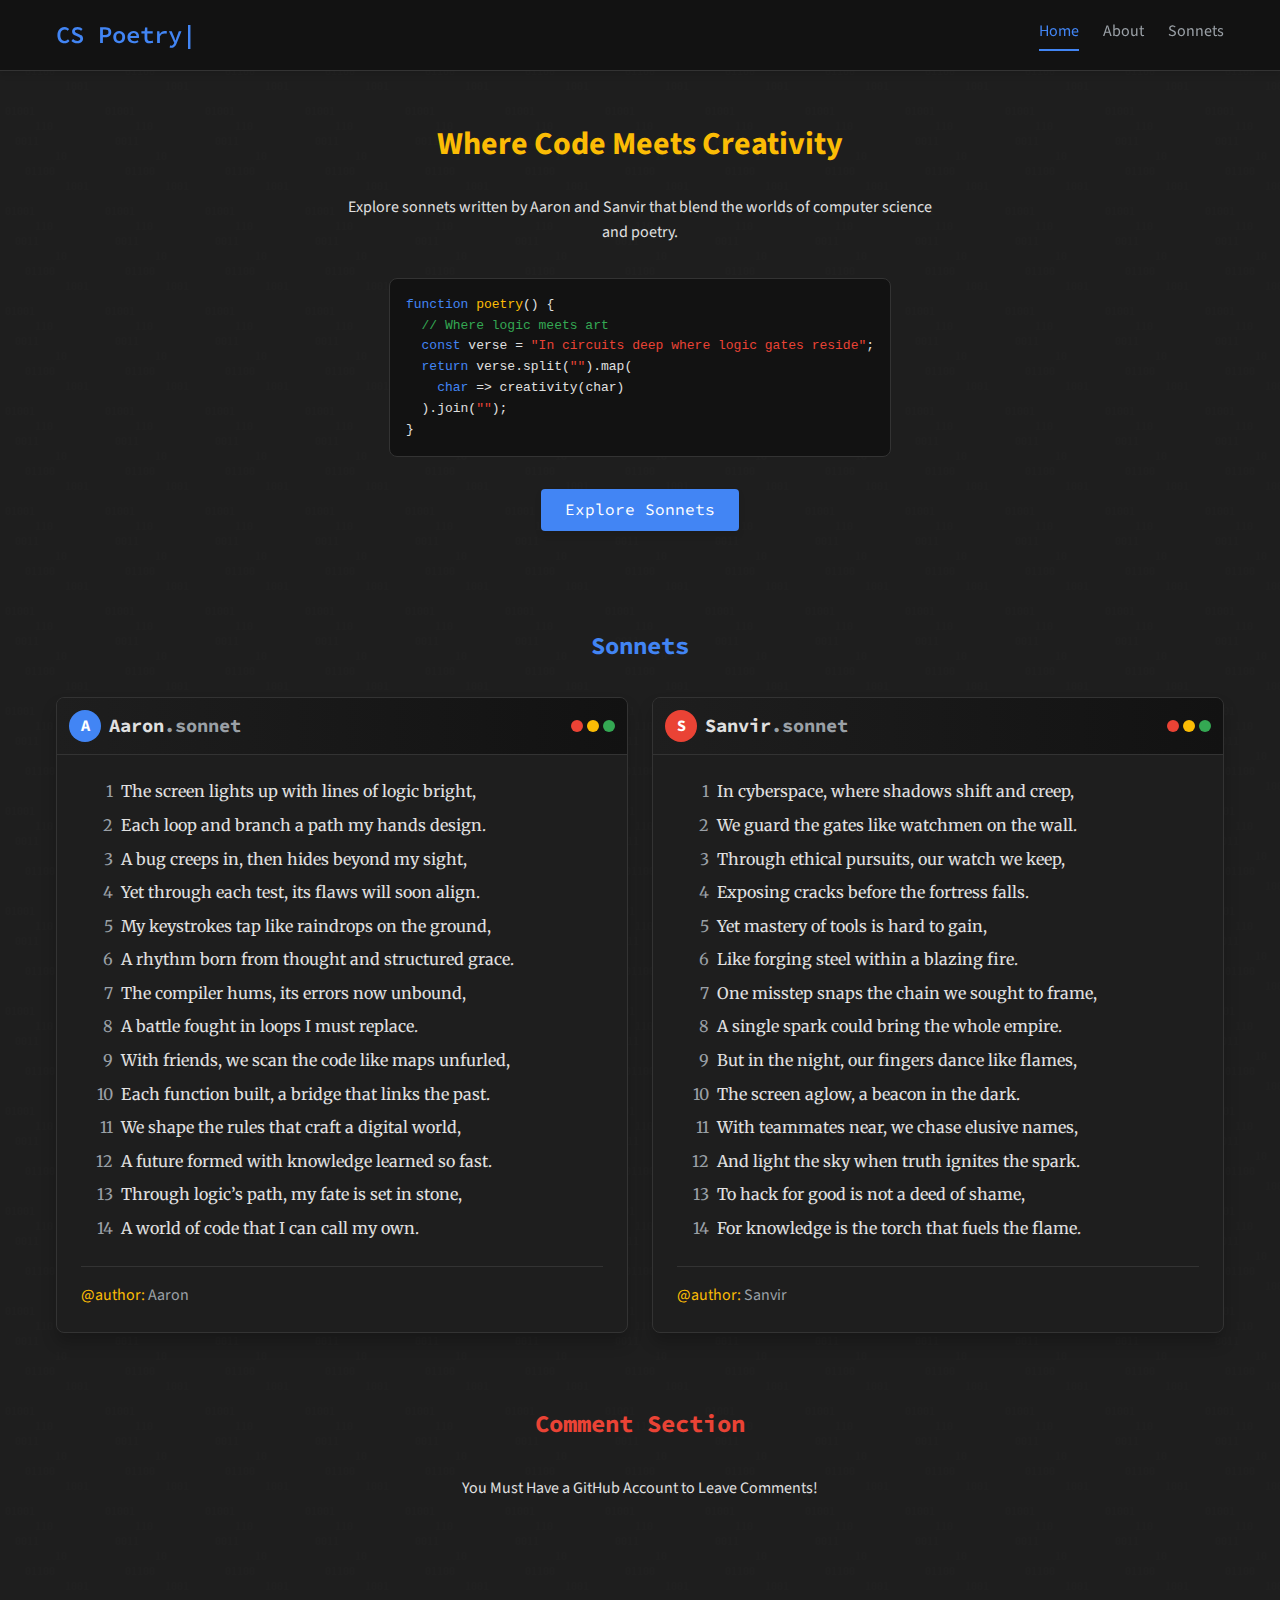
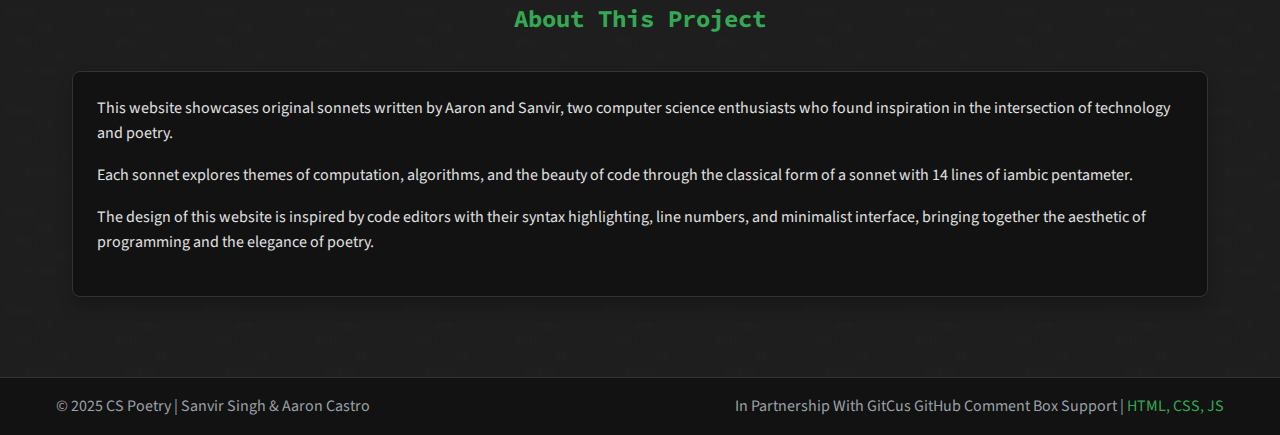
==== index.html @ 0663e007 "Added Main Files" ====
<!DOCTYPE html>
<html lang="en">
<head>
  <meta charset="UTF-8">
  <meta name="viewport" content="width=device-width, initial-scale=1.0">
  <link rel="icon" href="fav.png" type="image/x-icon"/>
  <title>CS Poetry - Where Code Meets Creativity</title>
  <link rel="stylesheet" href="styles.css">
  <link rel="stylesheet" href="https://fonts.googleapis.com/css2?family=Source+Code+Pro:wght@400;600;700&family=Merriweather:ital,wght@0,400;0,700;1,400&display=swap">
  <link rel="stylesheet" href="https://fonts.googleapis.com/css2?family=Source+Sans+Pro:wght@400;600&display=swap">
</head>
<body class="binary-bg">
  <header>
    <div class="container flex justify-between items-center">
      <h1 class="font-code text-cs-blue cursor">CS Poetry</h1>
      <nav>
        <div class="flex space-x-6">
          <a href="#" class="active">Home</a>
          <a href="#about">About</a>
          <a href="#sonnets">Sonnets</a>
        </div>
      </nav>
    </div>
  </header>

  <main class="container">
    <section class="hero flex flex-col items-center justify-center py-12">
      <h2 class="text-cs-yellow mb-4">Where Code Meets Creativity</h2>
      <p class="text-center mb-8">Explore sonnets written by Aaron and Sanvir that blend the worlds of computer science and poetry.</p>
      <div class="code-snippet">
        <pre class="text-cs-gray">
<span class="text-cs-blue">function</span> <span class="text-cs-yellow">poetry</span>() {
  <span class="text-cs-green">// Where logic meets art</span>
  <span class="text-cs-blue">const</span> verse = <span class="text-cs-red">"In circuits deep where logic gates reside"</span>;
  <span class="text-cs-blue">return</span> verse.split(<span class="text-cs-red">""</span>).map(
    <span class="text-cs-blue">char</span> => creativity(char)
  ).join(<span class="text-cs-red">""</span>);
}</pre>
      </div>
      <a href="#sonnets" class="btn">Explore Sonnets</a>
    </section>

    <section id="sonnets" class="py-12">
      <h2 class="text-cs-blue mb-8 text-center font-code">Sonnets</h2>
      
      <div class="grid md:grid-cols-2 gap-6">
        <!-- Sonnet cards will be inserted here by JavaScript -->
      </div>
    </section>
    <h2 class="text-cs-red mb-8 text-center font-code">Comment Section</h2>
    <center><p>You Must Have a GitHub Account to Leave Comments!</p></center><br><br>
   <script src="https://giscus.app/client.js"
        data-repo="Sanvir28/poem.github.io"
        data-repo-id="R_kgDOOObIEw"
        data-category="General"
        data-category-id="DIC_kwDOOObIE84Coc5V"
        data-mapping="pathname"
        data-strict="0"
        data-reactions-enabled="1"
        data-emit-metadata="0"
        data-input-position="bottom"
        data-theme="dark"
        data-lang="en"
        crossorigin="anonymous"
        async>
</script>
    
    <section id="about" class="about py-12">
      <h2 class="text-cs-green mb-8 text-center font-code">About This Project</h2>
      <div class="about-content">
        <p>This website showcases original sonnets written by Aaron and Sanvir, two computer science enthusiasts who found inspiration in the intersection of technology and poetry.</p>
        <p>Each sonnet explores themes of computation, algorithms, and the beauty of code through the classical form of a sonnet with 14 lines of iambic pentameter.</p>
        <p>The design of this website is inspired by code editors with their syntax highlighting, line numbers, and minimalist interface, bringing together the aesthetic of programming and the elegance of poetry.</p>
      </div>
    </section>
  </main>

  <footer>
    <div class="container flex justify-between items-center">
      <p class="text-cs-light-gray">© 2025 CS Poetry | Sanvir Singh & Aaron Castro</p>
      <p class="text-cs-light-gray">In Partnership With <span class="text-cs-purple">GitCus</span> GitHub Comment Box Support | <span class="text-cs-green">HTML, CSS, JS</span></p>
    </div>
  </footer>

  <script src="sonnets.js"></script>
  <script src="main.js"></script>
</body>
</html>
---- styles.css ----
/* Base styles */
* {
  margin: 0;
  padding: 0;
  box-sizing: border-box;
}

:root {
  --cs-dark: #1E1E1E;
  --cs-darker: #121212;
  --cs-blue: #4285F4;
  --cs-green: #34A853;
  --cs-yellow: #FBBC05;
  --cs-red: #EA4335;
  --cs-gray: #E0E0E0;
  --cs-purple: #9D00FF;
  --cs-light-gray: #9AA0A6;
  --cs-line: #333333;
  --cs-selection: rgba(66, 133, 244, 0.3);
}

body {
  font-family: 'Source Sans Pro', sans-serif;
  background-color: var(--cs-dark);
  color: var(--cs-gray);
  line-height: 1.6;
}

.font-code {
  font-family: 'Source Code Pro', monospace;
}

.font-serif {
  font-family: 'Merriweather', serif;
}

/* Layout */
.container {
  width: 100%;
  max-width: 1200px;
  margin: 0 auto;
  padding: 0 1rem;
}

.flex {
  display: flex;
}

.flex-col {
  flex-direction: column;
}

.items-center {
  align-items: center;
}

.justify-center {
  justify-content: center;
}

.justify-between {
  justify-content: space-between;
}

.space-x-6 > * + * {
  margin-left: 1.5rem;
}

.grid {
  display: grid;
  grid-template-columns: 1fr;
  gap: 1.5rem;
}

.py-12 {
  padding-top: 3rem;
  padding-bottom: 3rem;
}

.mb-4 {
  margin-bottom: 1rem;
}

.mb-8 {
  margin-bottom: 2rem;
}

.text-center {
  text-align: center;
}

.text-cs-blue {
  color: var(--cs-blue);
}

.text-cs-green {
  color: var(--cs-green);
}

.text-cs-yellow {
  color: var(--cs-yellow);
}

.text-cs-red {
  color: var(--cs-red);
}

.text-cs-gray {
  color: var(--cs-gray);
}

.text-cs-light-gray {
  color: var(--cs-light-gray);
}

/* Header */
header {
  background-color: var(--cs-darker);
  border-bottom: 1px solid var(--cs-line);
  padding: 1rem 0;
  box-shadow: 0 4px 6px rgba(0, 0, 0, 0.1);
  position: sticky;
  top: 0;
  z-index: 10;
}

header h1 {
  font-size: 1.5rem;
  font-weight: 600;
}

nav a {
  color: var(--cs-light-gray);
  text-decoration: none;
  transition: color 0.2s;
  padding-bottom: 0.25rem;
}

nav a:hover {
  color: var(--cs-yellow);
}

nav a.active {
  color: var(--cs-blue);
  border-bottom: 2px solid var(--cs-blue);
}

/* Sonnet Cards */
.sonnet-card {
  background-color: var(--cs-dark);
  border-radius: 0.5rem;
  border: 1px solid var(--cs-line);
  box-shadow: 0 10px 15px rgba(0, 0, 0, 0.2);
  overflow: hidden;
  margin-bottom: 1.5rem;
  transition: transform 0.3s ease, box-shadow 0.3s ease;
}

.sonnet-card:hover {
  transform: translateY(-5px);
  box-shadow: 0 15px 20px rgba(0, 0, 0, 0.3);
}

.sonnet-header {
  background: linear-gradient(to right, var(--cs-dark), var(--cs-darker));
  padding: 0.75rem;
  border-bottom: 1px solid var(--cs-line);
  display: flex;
  justify-content: space-between;
  align-items: center;
}

.sonnet-initial {
  width: 2rem;
  height: 2rem;
  border-radius: 50%;
  display: flex;
  align-items: center;
  justify-content: center;
  margin-right: 0.5rem;
  color: white;
  font-weight: bold;
}

.author-section {
  display: flex;
  align-items: center;
}

.sonnet-title {
  font-family: 'Source Code Pro', monospace;
}

.window-controls {
  display: flex;
  gap: 0.25rem;
}

.window-controls span {
  display: inline-block;
  width: 0.75rem;
  height: 0.75rem;
  border-radius: 50%;
}

.sonnet-content {
  padding: 1.5rem;
}

.line-numbers {
  counter-reset: line;
}

.line-numbers p {
  position: relative;
  padding-left: 2.5rem;
  margin-bottom: 0.5rem;
}

.line-numbers p::before {
  counter-increment: line;
  content: counter(line);
  position: absolute;
  left: 0;
  color: var(--cs-light-gray);
  text-align: right;
  width: 2rem;
  user-select: none;
}

.sonnet-footer {
  margin-top: 1.5rem;
  padding-top: 1rem;
  border-top: 1px solid var(--cs-line);
}

/* Hero Section */
.hero {
  padding: 3rem 1rem;
  text-align: center;
}

.hero h2 {
  font-size: 2rem;
  margin-bottom: 1.5rem;
}

.hero p {
  max-width: 600px;
  margin: 0 auto 2rem;
}

/* Code Snippet */
.code-snippet {
  background-color: var(--cs-darker);
  border-radius: 0.5rem;
  border: 1px solid var(--cs-line);
  padding: 1rem;
  font-family: 'Source Code Pro', monospace;
  text-align: left;
  margin: 0 auto 2rem;
  max-width: 600px;
  overflow-x: auto;
}

/* About Section */
.about {
  padding: 3rem 1rem;
}

.about h2 {
  font-size: 1.5rem;
  margin-bottom: 2rem;
}

.about-content {
  background-color: var(--cs-darker);
  border-radius: 0.5rem;
  border: 1px solid var(--cs-line);
  padding: 1.5rem;
  box-shadow: 0 10px 15px rgba(0, 0, 0, 0.2);
}

.about-content p {
  margin-bottom: 1rem;
}

/* Footer */
footer {
  background-color: var(--cs-darker);
  border-top: 1px solid var(--cs-line);
  padding: 1rem 0;
  margin-top: 2rem;
}

footer a {
  color: var(--cs-blue);
  text-decoration: none;
  transition: color 0.2s;
}

footer a:hover {
  color: var(--cs-yellow);
}

/* Button */
.btn {
  display: inline-block;
  background-color: var(--cs-blue);
  color: white;
  padding: 0.5rem 1.5rem;
  border-radius: 0.25rem;
  font-family: 'Source Code Pro', monospace;
  text-decoration: none;
  transition: background-color 0.2s;
  box-shadow: 0 4px 6px rgba(0, 0, 0, 0.1);
}

.btn:hover {
  background-color: #3b78e7;
}

/* Terminal blinking cursor effect */
.cursor::after {
  content: '|';
  animation: blink 1s step-end infinite;
}

@keyframes blink {
  0%, 100% { opacity: 1; }
  50% { opacity: 0; }
}

/* Binary background */
.binary-bg {
  background-image: url("data:image/svg+xml,%3Csvg xmlns='http://www.w3.org/2000/svg' width='100' height='100' viewBox='0 0 100 100'%3E%3Cg fill='%23333333' fill-opacity='0.1'%3E%3Ctext x='5' y='15' font-family='monospace' font-size='10'%3E01001%3C/text%3E%3Ctext x='35' y='30' font-family='monospace' font-size='10'%3E110%3C/text%3E%3Ctext x='15' y='45' font-family='monospace' font-size='10'%3E0011%3C/text%3E%3Ctext x='55' y='60' font-family='monospace' font-size='10'%3E10%3C/text%3E%3Ctext x='25' y='75' font-family='monospace' font-size='10'%3E01100%3C/text%3E%3Ctext x='65' y='90' font-family='monospace' font-size='10'%3E1001%3C/text%3E%3C/g%3E%3C/svg%3E");
}

/* Responsive */
@media (min-width: 768px) {
  .md\:grid-cols-2 {
    grid-template-columns: repeat(2, 1fr);
  }
}

@media (max-width: 768px) {
  header .flex {
    flex-direction: column;
    gap: 1rem;
  }
  
  nav .flex {
    justify-content: center;
  }
}
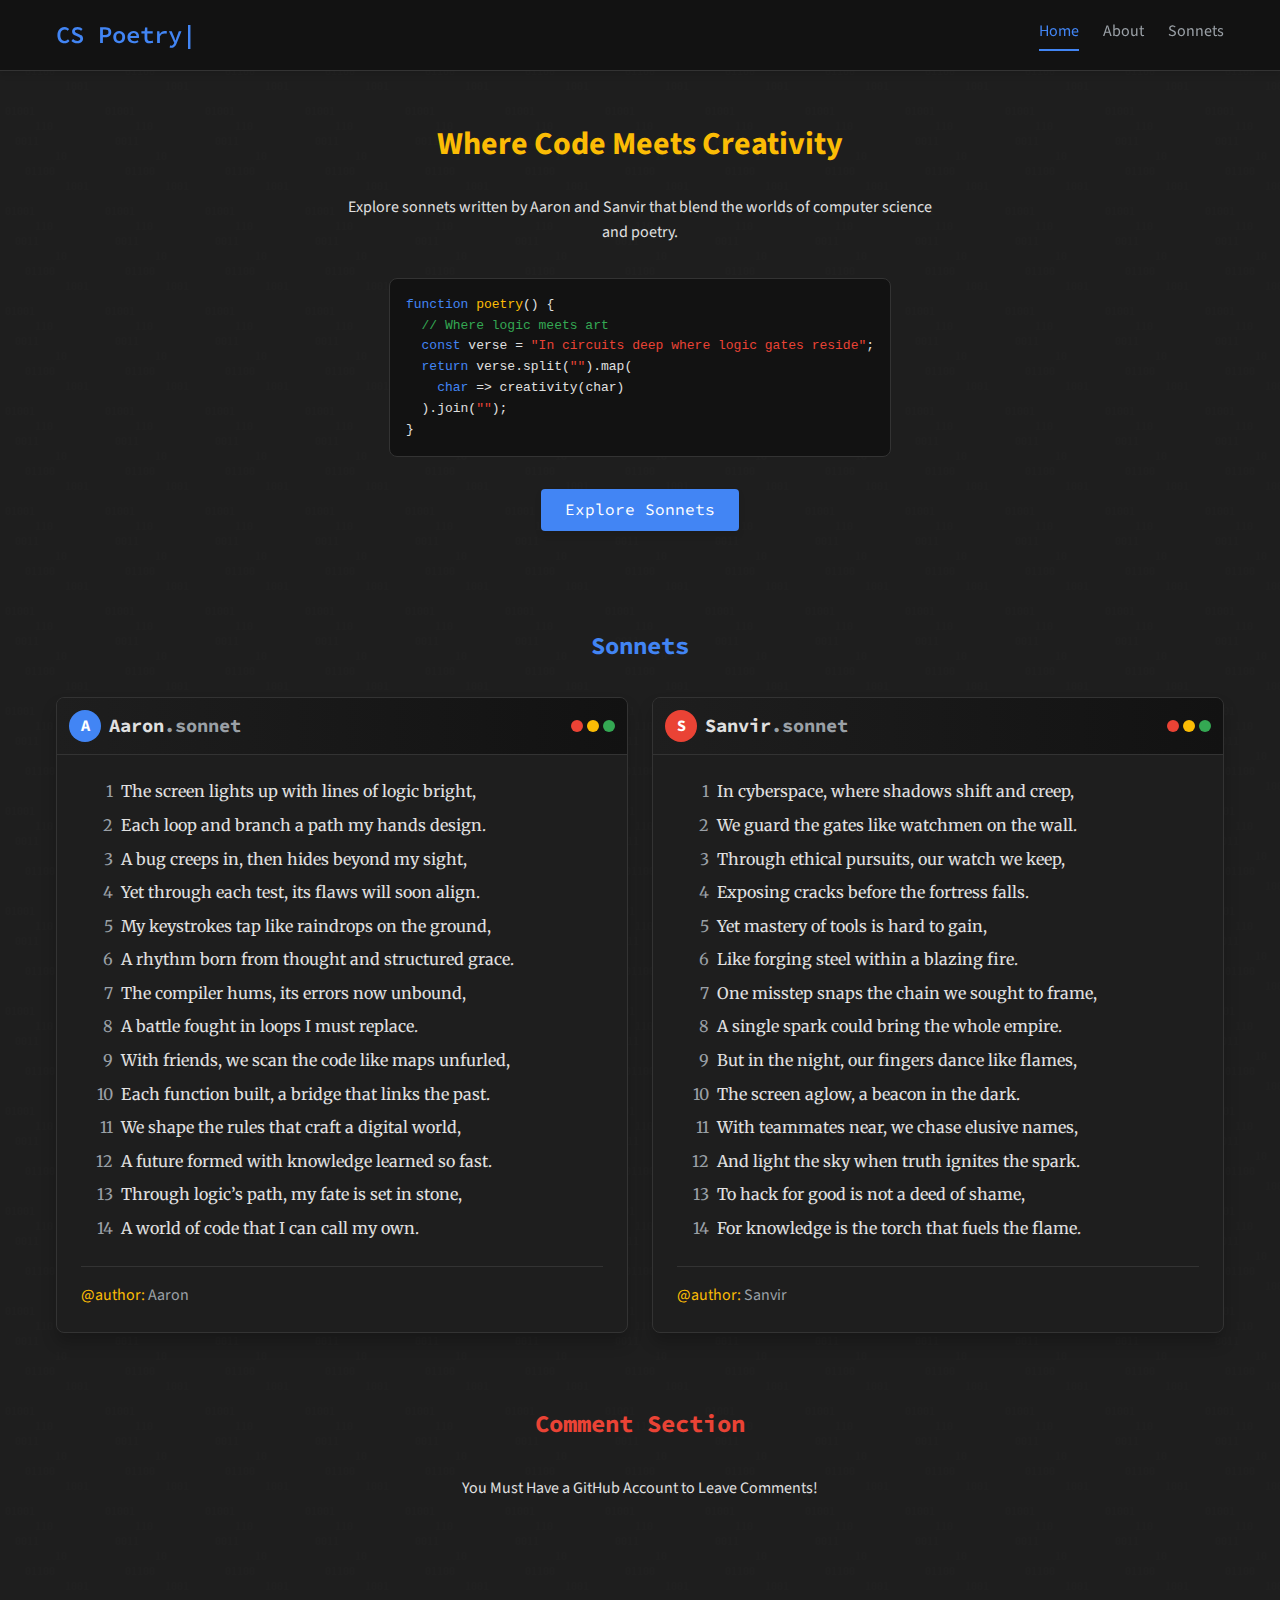
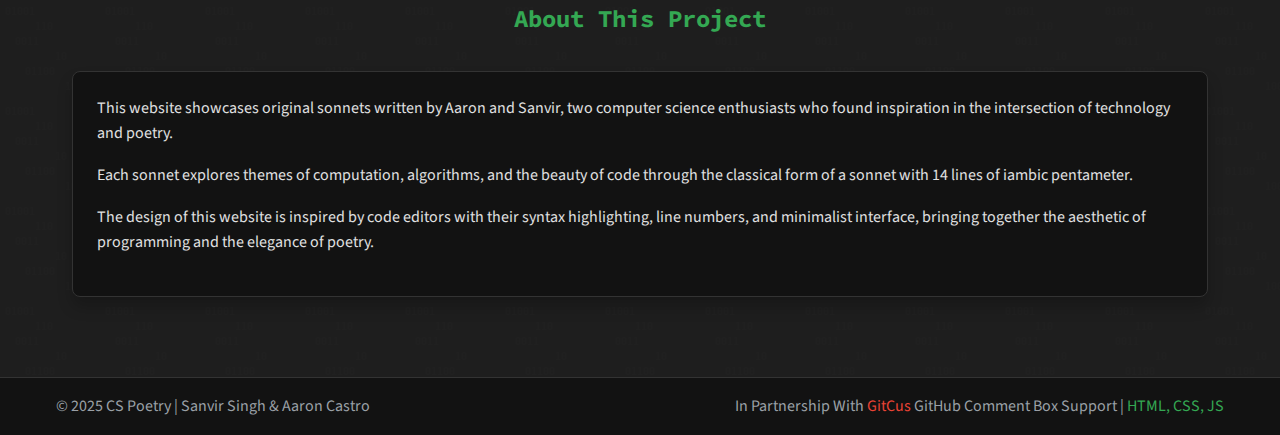
==== commit 80b8e73b: "footer red" ====
--- a/index.html
+++ b/index.html
@@ -50,10 +50,10 @@
     <h2 class="text-cs-red mb-8 text-center font-code">Comment Section</h2>
     <center><p>You Must Have a GitHub Account to Leave Comments!</p></center><br><br>
    <script src="https://giscus.app/client.js"
-        data-repo="Sanvir28/poem.github.io"
-        data-repo-id="R_kgDOOObIEw"
+        data-repo="Sanvir28/poems.github.io"
+        data-repo-id="R_kgDOOPFL5A"
         data-category="General"
-        data-category-id="DIC_kwDOOObIE84Coc5V"
+        data-category-id="DIC_kwDOOPFL5M4CoenY"
         data-mapping="pathname"
         data-strict="0"
         data-reactions-enabled="1"
@@ -78,7 +78,7 @@
   <footer>
     <div class="container flex justify-between items-center">
       <p class="text-cs-light-gray">© 2025 CS Poetry | Sanvir Singh & Aaron Castro</p>
-      <p class="text-cs-light-gray">In Partnership With <span class="text-cs-purple">GitCus</span> GitHub Comment Box Support | <span class="text-cs-green">HTML, CSS, JS</span></p>
+      <p class="text-cs-light-gray">In Partnership With <span class="text-cs-red">GitCus</span> GitHub Comment Box Support | <span class="text-cs-green">HTML, CSS, JS</span></p>
     </div>
   </footer>
 
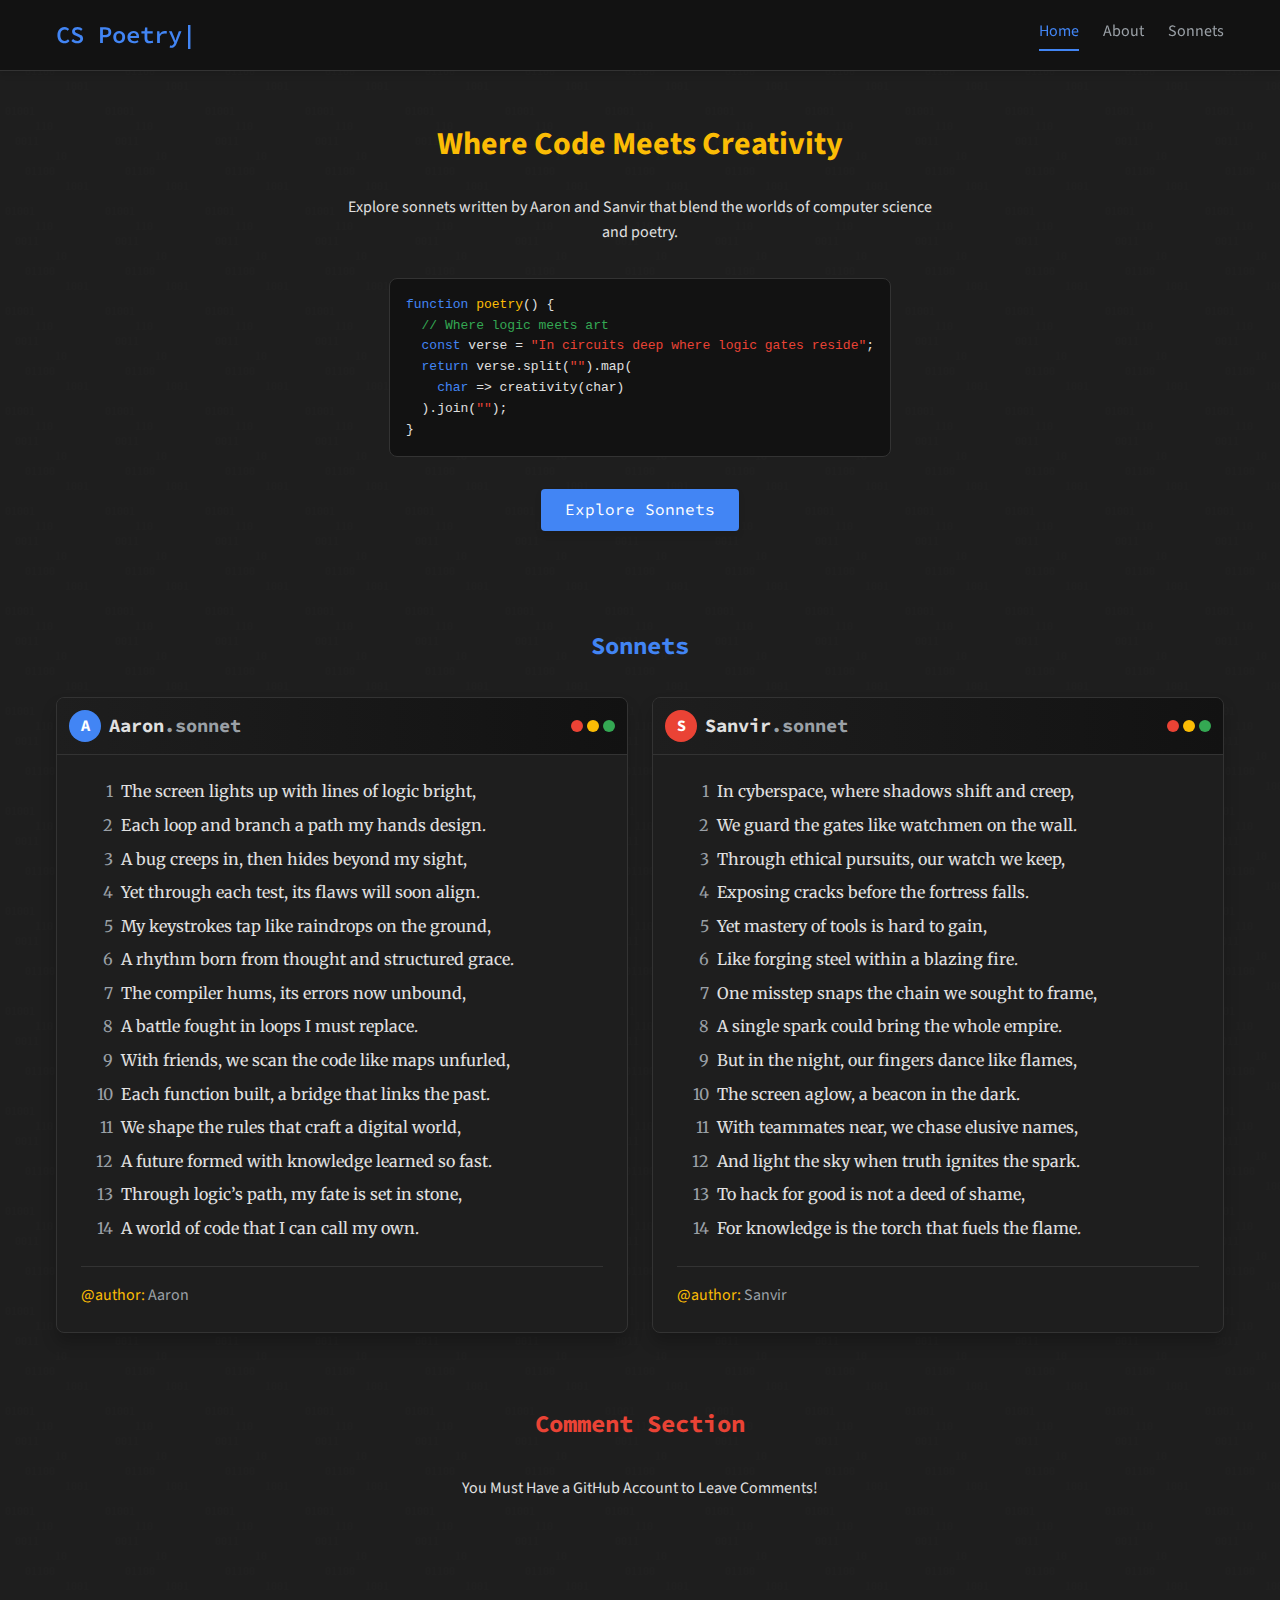
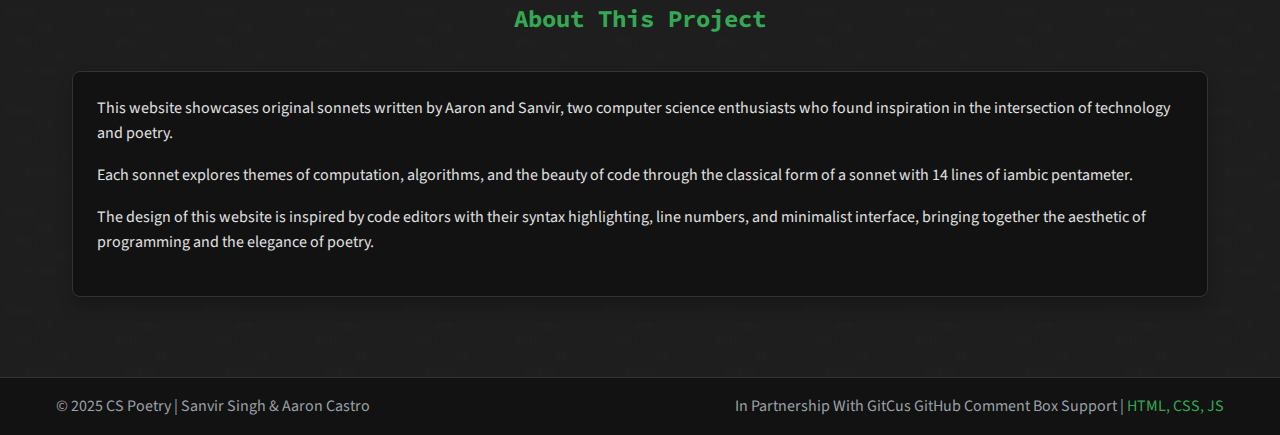
==== commit d9d2b9cf: "Changed GitCus Footer Color: Purple" ====
--- a/index.html
+++ b/index.html
@@ -78,7 +78,7 @@
   <footer>
     <div class="container flex justify-between items-center">
       <p class="text-cs-light-gray">© 2025 CS Poetry | Sanvir Singh & Aaron Castro</p>
-      <p class="text-cs-light-gray">In Partnership With <span class="text-cs-red">GitCus</span> GitHub Comment Box Support | <span class="text-cs-green">HTML, CSS, JS</span></p>
+      <p class="text-cs-light-gray">In Partnership With <span class="text-cs-purple">GitCus</span> GitHub Comment Box Support | <span class="text-cs-green">HTML, CSS, JS</span></p>
     </div>
   </footer>
 
